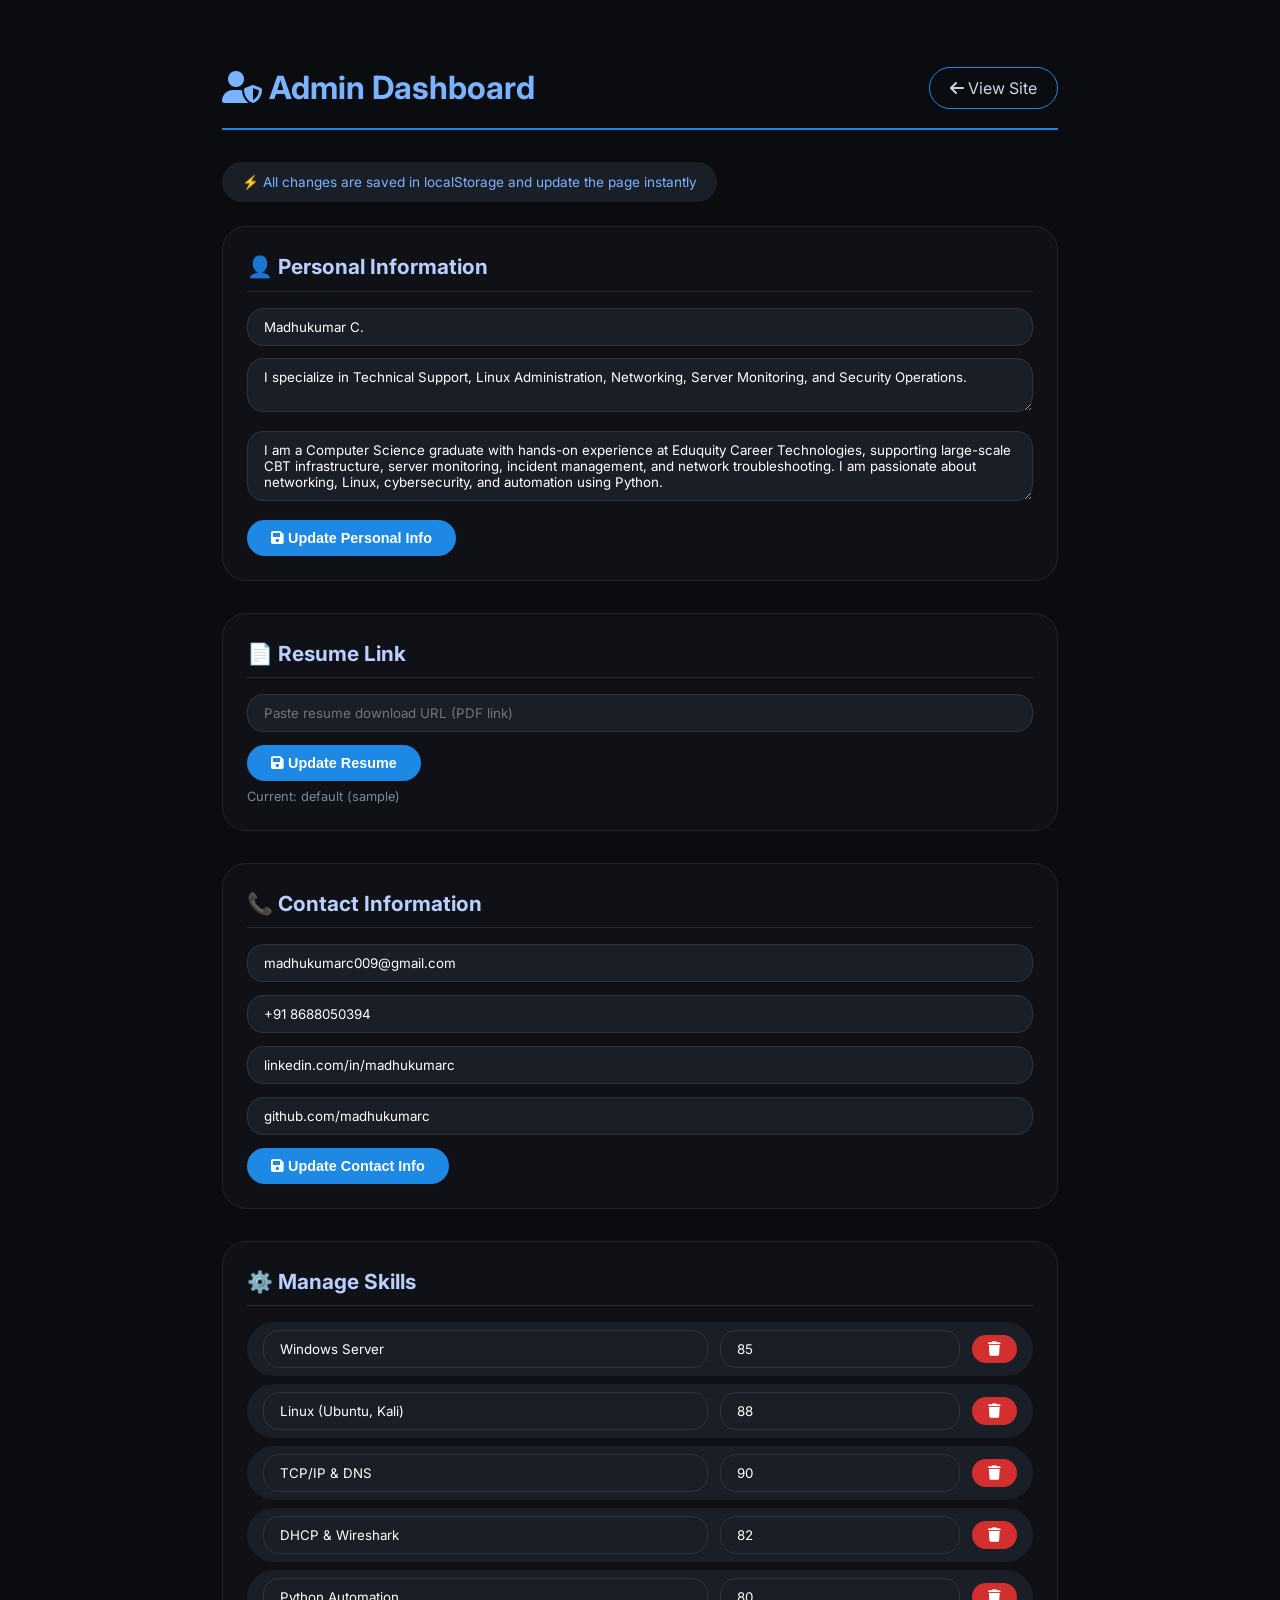
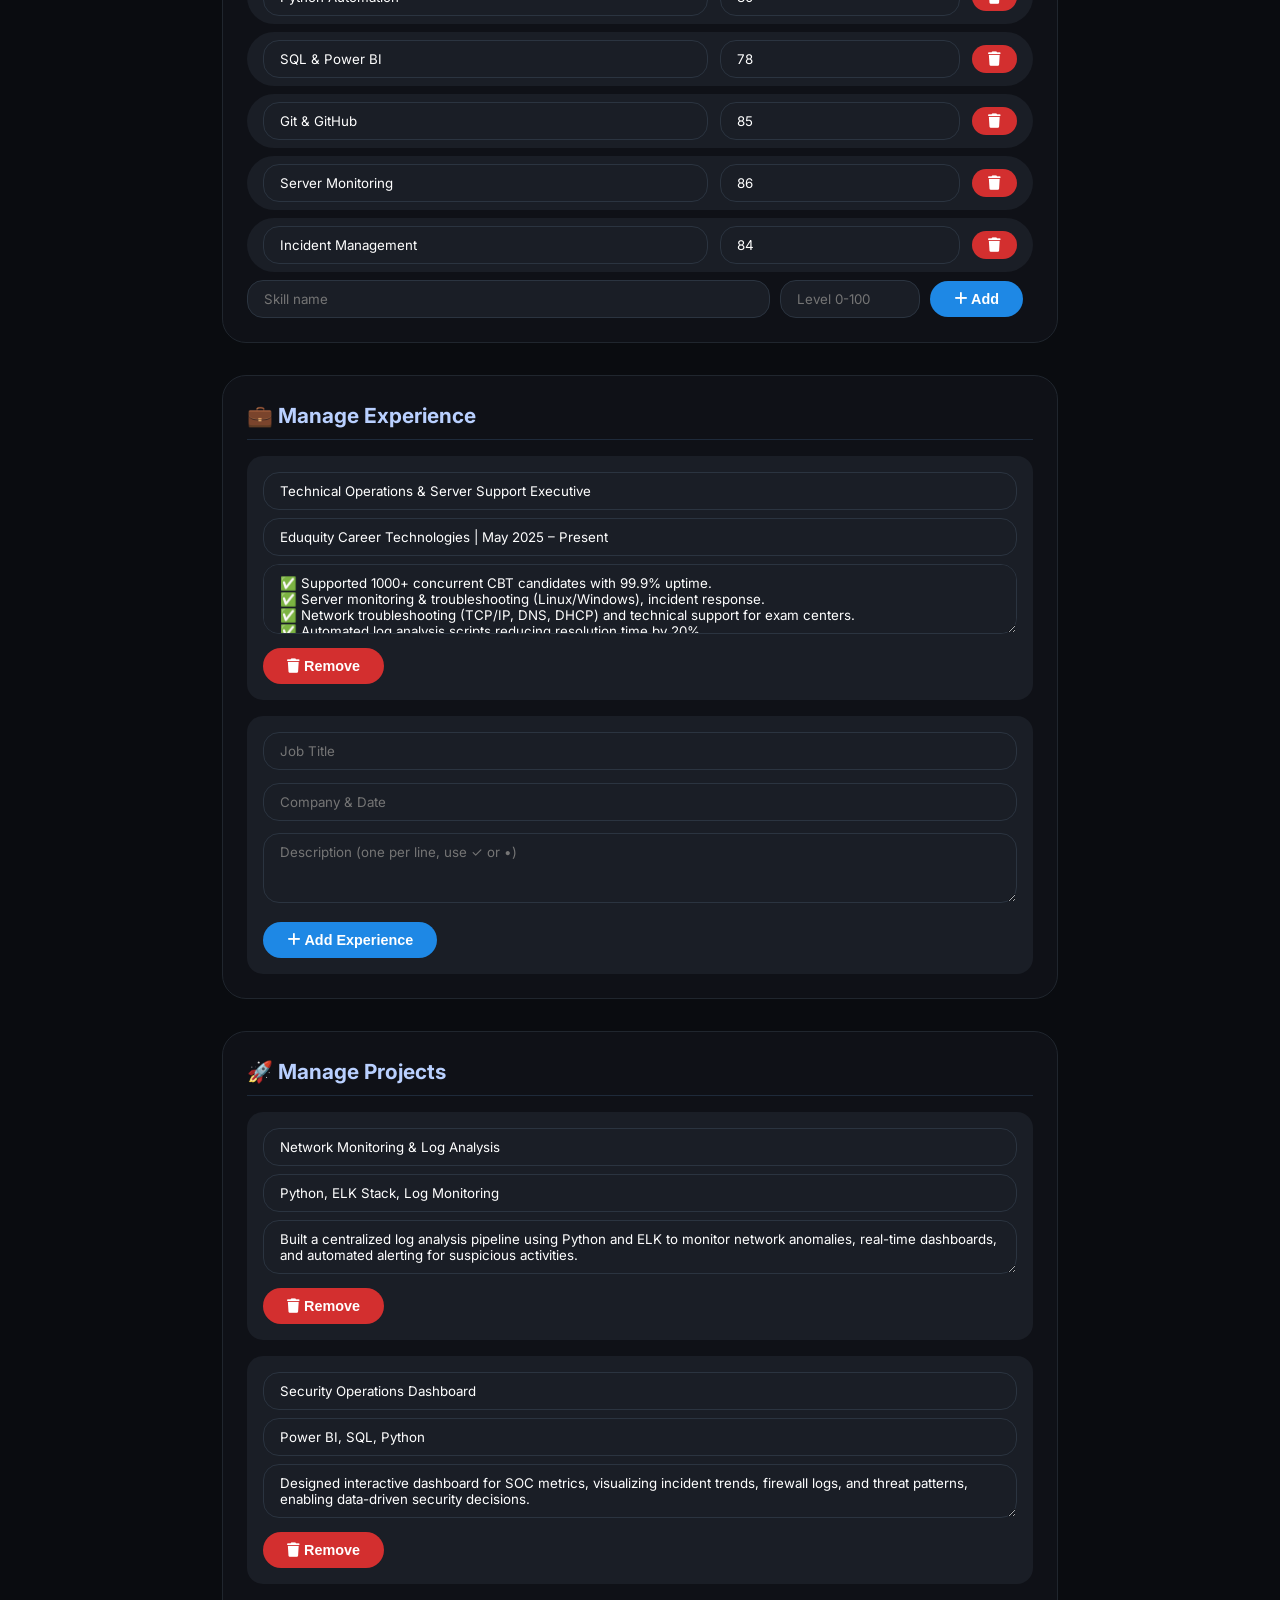
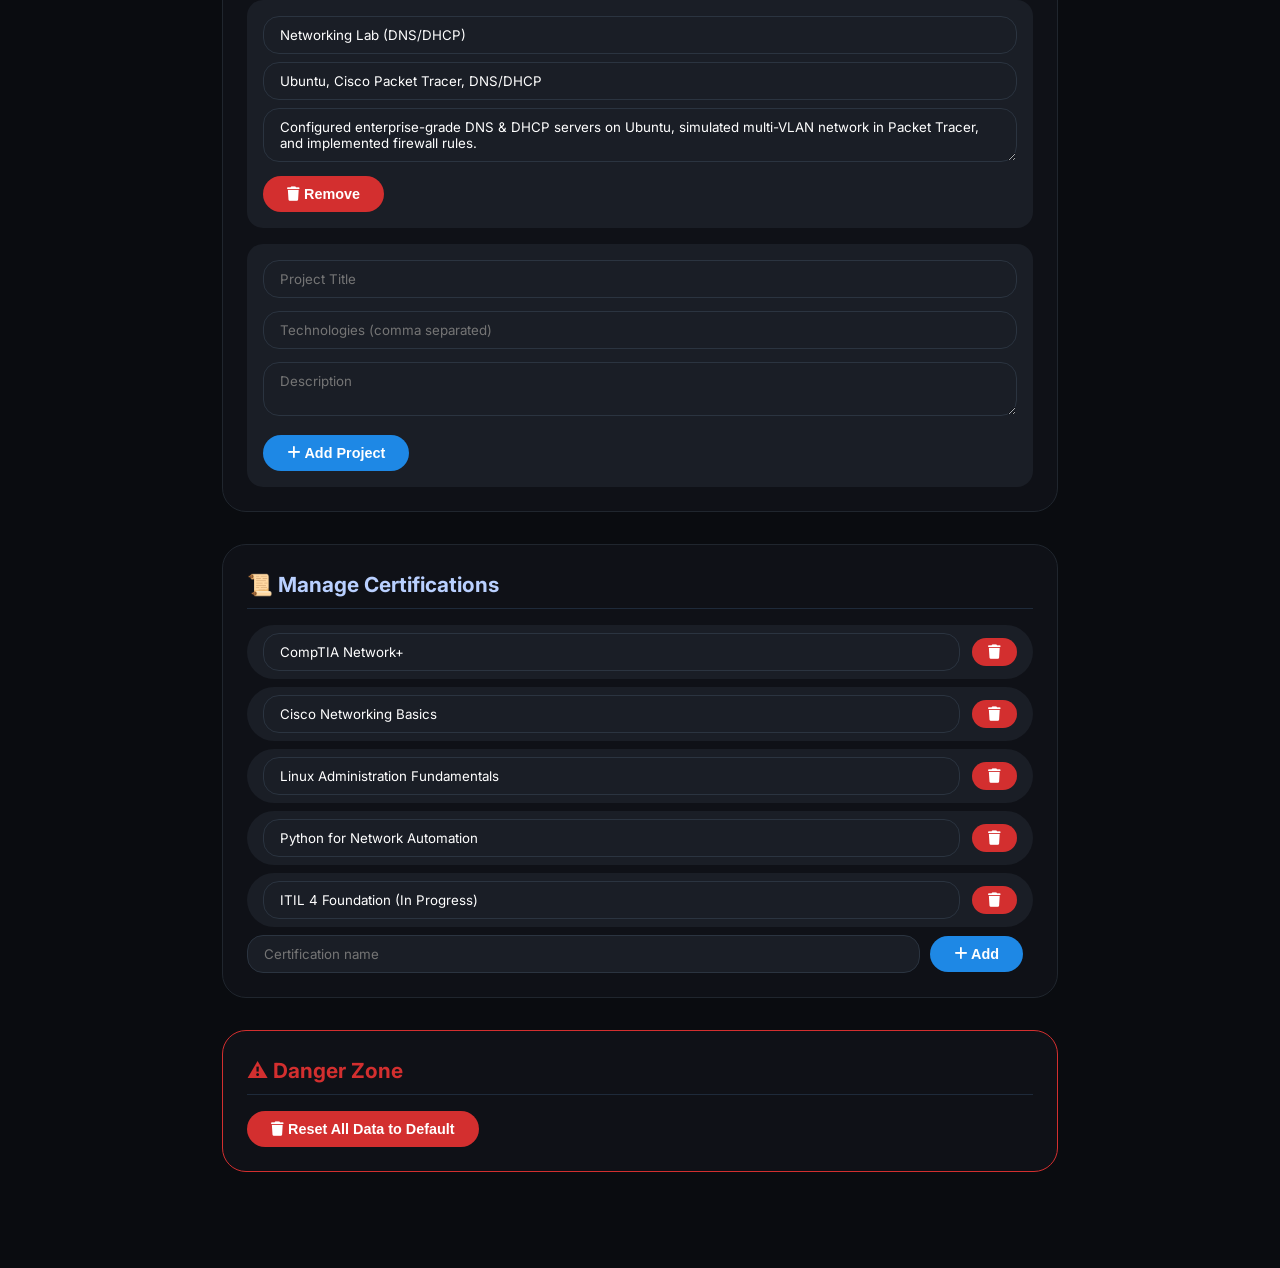
==== admin.html @ 6a69e1c5 "Add files via upload" ====
<!DOCTYPE html>
<html lang="en">
<head>
  <meta charset="UTF-8">
  <meta name="viewport" content="width=device-width, initial-scale=1.0, viewport-fit=cover">
  <title>Admin Panel | Madhukumar C.</title>
  <link href="https://fonts.googleapis.com/css2?family=Inter:opsz,wght@14..32,300;400;500;600;700&display=swap" rel="stylesheet">
  <link rel="stylesheet" href="https://cdnjs.cloudflare.com/ajax/libs/font-awesome/6.0.0-beta3/css/all.min.css">
  <link rel="stylesheet" href="style.css">
  <style>
    .admin-panel {
      display: block !important;
      max-width: 900px;
      margin: 2rem auto;
      padding: 2rem;
    }
    .admin-header {
      display: flex;
      justify-content: space-between;
      align-items: center;
      margin-bottom: 2rem;
      padding-bottom: 1rem;
      border-bottom: 2px solid #1e88e5;
    }
    .admin-header h2 {
      color: #7ab3ff;
      font-size: 2rem;
    }
    .admin-header .back-link {
      color: #cbd5e6;
      text-decoration: none;
      padding: 8px 20px;
      border: 1px solid #1e88e5;
      border-radius: 40px;
      transition: 0.3s;
    }
    .admin-header .back-link:hover {
      background: #1e88e5;
      color: white;
    }
    .admin-status {
      background: #1a1e26;
      padding: 10px 20px;
      border-radius: 30px;
      font-size: 0.85rem;
      color: #7ab3ff;
      margin-bottom: 1.5rem;
      display: inline-block;
    }
    .admin-section {
      background: #0f1117;
      border-radius: 24px;
      padding: 1.5rem;
      margin-bottom: 2rem;
      border: 1px solid #20262e;
    }
    .admin-section h3 {
      color: #b9d0ff;
      margin-bottom: 1rem;
      font-size: 1.3rem;
      border-bottom: 1px solid #1e2a3a;
      padding-bottom: 0.5rem;
    }
    .admin-section input, .admin-section textarea {
      width: 100%;
      background: #1a1e26;
      border: 1px solid #2b3440;
      padding: 10px 16px;
      margin-bottom: 0.8rem;
      border-radius: 16px;
      color: white;
      font-family: inherit;
      transition: 0.3s;
    }
    .admin-section input:focus, .admin-section textarea:focus {
      border-color: #1e88e5;
      outline: none;
      box-shadow: 0 0 0 3px rgba(30,136,229,0.2);
    }
    .admin-section button {
      background: #1e88e5;
      padding: 10px 24px;
      border-radius: 40px;
      font-weight: 600;
      border: none;
      color: white;
      cursor: pointer;
      margin-right: 10px;
      transition: 0.3s;
      font-size: 0.9rem;
    }
    .admin-section button:hover {
      background: #0b5e9e;
      transform: translateY(-2px);
    }
    .admin-section button.danger {
      background: #d32f2f;
    }
    .admin-section button.danger:hover {
      background: #b71c1c;
    }
    .skill-row, .cert-row {
      display: flex;
      gap: 12px;
      align-items: center;
      flex-wrap: wrap;
      background: #1a1e26;
      padding: 8px 16px;
      border-radius: 30px;
      margin-bottom: 8px;
    }
    .skill-row input, .cert-row input {
      flex: 1;
      margin: 0;
      min-width: 100px;
    }
    .skill-row button, .cert-row button {
      margin: 0;
      padding: 6px 16px;
    }
    .exp-item, .project-item {
      background: #1a1e26;
      padding: 1rem;
      border-radius: 16px;
      margin-bottom: 1rem;
    }
    .exp-item input, .project-item input,
    .exp-item textarea, .project-item textarea {
      margin-bottom: 0.5rem;
    }
    .btn-row {
      display: flex;
      gap: 10px;
      flex-wrap: wrap;
      margin-top: 0.5rem;
    }
    .btn-row input {
      flex: 1;
      min-width: 120px;
      margin-bottom: 0;
    }
    .btn-row button {
      margin: 0;
    }
    .inline-flex {
      display: flex;
      gap: 10px;
      flex-wrap: wrap;
      align-items: center;
    }
    .inline-flex input {
      flex: 1;
      min-width: 140px;
      margin-bottom: 0;
    }
    .inline-flex input[type="number"] {
      max-width: 100px;
    }
  </style>
</head>
<body>

<div class="container">
  <div class="admin-panel" id="adminPanel">
    <div class="admin-header">
      <h2><i class="fas fa-user-shield"></i> Admin Dashboard</h2>
      <a href="index.html" class="back-link"><i class="fas fa-arrow-left"></i> View Site</a>
    </div>

    <div class="admin-status">⚡ All changes are saved in localStorage and update the page instantly</div>

    <!-- Personal Info -->
    <div class="admin-section">
      <h3>👤 Personal Information</h3>
      <input type="text" id="adminName" placeholder="Your Name" value="Madhukumar C.">
      <textarea id="adminBio" placeholder="Short bio (shown on homepage)" rows="2">I specialize in Technical Support, Linux Administration, Networking, Server Monitoring, and Security Operations.</textarea>
      <textarea id="adminAbout" placeholder="About Me section" rows="3">I am a Computer Science graduate with hands-on experience at Eduquity Career Technologies, supporting large-scale CBT infrastructure, server monitoring, incident management, and network troubleshooting. I am passionate about networking, Linux, cybersecurity, and automation using Python.</textarea>
      <button id="updatePersonalBtn"><i class="fas fa-save"></i> Update Personal Info</button>
    </div>

    <!-- Resume -->
    <div class="admin-section">
      <h3>📄 Resume Link</h3>
      <input type="text" id="resumeLinkInput" placeholder="Paste resume download URL (PDF link)">
      <button id="updateResumeBtn"><i class="fas fa-save"></i> Update Resume</button>
      <p style="font-size:0.8rem; color:#7a8a9a; margin-top:6px;">Current: <span id="currentResumeDisplay">default (sample)</span></p>
    </div>

    <!-- Contact Info -->
    <div class="admin-section">
      <h3>📞 Contact Information</h3>
      <input type="text" id="adminEmail" placeholder="Email" value="madhukumarc009@gmail.com">
      <input type="text" id="adminPhone" placeholder="Phone" value="+91 8688050394">
      <input type="text" id="adminLinkedin" placeholder="LinkedIn URL" value="linkedin.com/in/madhukumarc">
      <input type="text" id="adminGithub" placeholder="GitHub URL" value="github.com/madhukumarc">
      <button id="updateContactBtn"><i class="fas fa-save"></i> Update Contact Info</button>
    </div>

    <!-- Skills -->
    <div class="admin-section">
      <h3>⚙️ Manage Skills</h3>
      <div id="adminSkillList"></div>
      <div class="inline-flex">
        <input type="text" id="newSkillName" placeholder="Skill name">
        <input type="number" id="newSkillLevel" placeholder="Level 0-100" min="0" max="100">
        <button id="addSkillBtn"><i class="fas fa-plus"></i> Add</button>
      </div>
    </div>

    <!-- Experience -->
    <div class="admin-section">
      <h3>💼 Manage Experience</h3>
      <div id="adminExpList"></div>
      <div style="background:#1a1e26; padding:1rem; border-radius:16px; margin-top:1rem;">
        <input type="text" id="newExpTitle" placeholder="Job Title">
        <input type="text" id="newExpCompany" placeholder="Company & Date">
        <textarea id="newExpDesc" placeholder="Description (one per line, use ✓ or •)" rows="3"></textarea>
        <button id="addExpBtn"><i class="fas fa-plus"></i> Add Experience</button>
      </div>
    </div>

    <!-- Projects -->
    <div class="admin-section">
      <h3>🚀 Manage Projects</h3>
      <div id="adminProjectList"></div>
      <div style="background:#1a1e26; padding:1rem; border-radius:16px; margin-top:1rem;">
        <input type="text" id="newProjectTitle" placeholder="Project Title">
        <input type="text" id="newProjectTech" placeholder="Technologies (comma separated)">
        <textarea id="newProjectDesc" placeholder="Description" rows="2"></textarea>
        <button id="addProjectBtn"><i class="fas fa-plus"></i> Add Project</button>
      </div>
    </div>

    <!-- Certifications -->
    <div class="admin-section">
      <h3>📜 Manage Certifications</h3>
      <div id="adminCertList"></div>
      <div class="inline-flex">
        <input type="text" id="newCertName" placeholder="Certification name" style="flex:1;">
        <button id="addCertBtn"><i class="fas fa-plus"></i> Add</button>
      </div>
    </div>

    <!-- Reset/Danger Zone -->
    <div class="admin-section" style="border-color: #d32f2f;">
      <h3 style="color: #d32f2f;">⚠️ Danger Zone</h3>
      <button id="resetDataBtn" class="danger" style="background:#d32f2f;"><i class="fas fa-trash"></i> Reset All Data to Default</button>
    </div>
  </div>
</div>

<script src="script.js"></script>
<script src="admin.js"></script>
</body>
</html>
---- style.css ----
* {
  margin: 0;
  padding: 0;
  box-sizing: border-box;
}
body {
  font-family: 'Inter', sans-serif;
  background: #0a0c10;
  color: #eef2ff;
  scroll-behavior: smooth;
  line-height: 1.5;
}
::-webkit-scrollbar { width: 8px; }
::-webkit-scrollbar-track { background: #0f1117; }
::-webkit-scrollbar-thumb { background: #1e88e5; border-radius: 10px; }
.container { max-width: 1200px; margin: 0 auto; padding: 0 24px; }

/* Navigation */
nav {
  position: sticky; top: 0;
  background: rgba(10,12,16,0.95);
  backdrop-filter: blur(12px);
  z-index: 100;
  border-bottom: 1px solid #1e2a3a;
  padding: 0.8rem 0;
}
.nav-links {
  display: flex;
  justify-content: center;
  gap: 2rem;
  flex-wrap: wrap;
  list-style: none;
  align-items: center;
}
.nav-links a {
  text-decoration: none;
  color: #cbd5e6;
  font-weight: 500;
  transition: 0.2s;
  font-size: 0.95rem;
}
.nav-links a:hover { color: #2a9eff; border-bottom: 2px solid #2a9eff; padding-bottom: 4px; }
.admin-link {
  background: #1e88e5;
  padding: 6px 18px;
  border-radius: 40px;
  color: white !important;
  font-weight: 600;
}
.admin-link:hover { background: #0b5e9e; border-bottom: none !important; padding-bottom: 6px !important; }

section { padding: 60px 0; border-bottom: 1px solid #1e242c; }
.home-section { min-height: 85vh; display: flex; align-items: center; padding-top: 20px; }
.section-title {
  font-size: 2rem;
  font-weight: 600;
  margin-bottom: 2rem;
  border-left: 4px solid #1e88e5;
  padding-left: 20px;
}

/* Home */
.home-content h1 {
  font-size: 3.2rem;
  font-weight: 700;
  background: linear-gradient(135deg, #fff 0%, #7ab3ff 100%);
  -webkit-background-clip: text;
  background-clip: text;
  color: transparent;
}
.typewriter { font-size: 1.6rem; font-weight: 500; margin: 1rem 0; color: #b9d0ff; }
.typed-text { color: #2a9eff; border-right: 2px solid #2a9eff; padding-right: 5px; animation: blink 0.7s infinite; }
@keyframes blink { 0%,100% { border-color: #2a9eff; } 50% { border-color: transparent; } }
.home-buttons { display: flex; gap: 20px; flex-wrap: wrap; margin: 2rem 0 1rem; }
.btn-primary, .btn-outline {
  padding: 12px 28px; border-radius: 40px; font-weight: 600; transition: 0.25s;
  text-decoration: none; display: inline-flex; align-items: center; gap: 8px;
}
.btn-primary { background: #1e88e5; border: none; color: white; box-shadow: 0 4px 12px rgba(30,136,229,0.3); }
.btn-primary:hover { background: #0b5e9e; transform: translateY(-2px); }
.btn-outline { background: transparent; border: 1.5px solid #1e88e5; color: #e0f2fe; }
.btn-outline:hover { background: rgba(30,136,229,0.1); border-color: #5cb0ff; transform: translateY(-2px); }
.social-icons a { color: #b0c4de; margin-right: 20px; font-size: 1.4rem; transition: 0.2s; }
.social-icons a:hover { color: #1e88e5; }

/* Skills */
.skills-grid { display: grid; grid-template-columns: repeat(auto-fill, minmax(260px,1fr)); gap: 1.8rem; }
.skill-item { background: #101318; padding: 0.8rem 1rem; border-radius: 16px; border-left: 3px solid #1e88e5; }
.skill-name { font-weight: 600; margin-bottom: 8px; display: flex; justify-content: space-between; }
.progress-bar { background: #1f2937; border-radius: 20px; height: 8px; overflow: hidden; }
.progress-fill { background: #1e88e5; width: 0%; height: 100%; border-radius: 20px; transition: width 1s ease; }

/* Cards */
.exp-card, .project-card { background: #0f1117; border-radius: 24px; padding: 1.8rem; margin-bottom: 1.8rem; border: 1px solid #20262e; transition: 0.2s; }
.exp-card:hover, .project-card:hover { border-color: #1e88e5; transform: translateY(-3px); }
.exp-title { font-size: 1.4rem; font-weight: 600; color: white; }
.exp-company { color: #7aaef5; margin: 0.3rem 0 1rem; font-weight: 500; }
.project-tech { display: flex; flex-wrap: wrap; gap: 8px; margin: 12px 0; }
.tech-badge { background: #1e2a3a; padding: 4px 12px; border-radius: 50px; font-size: 0.7rem; font-weight: 500; color: #bbd9ff; }
.cert-list { display: flex; flex-wrap: wrap; gap: 1rem; margin-top: 1rem; }
.cert-badge { background: #10161f; border: 1px solid #2c3e50; padding: 8px 18px; border-radius: 60px; font-size: 0.85rem; font-weight: 500; }

/* Contact */
.contact-flex { display: flex; flex-wrap: wrap; gap: 2rem; justify-content: space-between; }
.contact-info { flex: 1; }
.contact-info p { margin: 1rem 0; display: flex; align-items: center; gap: 12px; }
.contact-form { flex: 1; background: #0f1117; padding: 1.8rem; border-radius: 28px; }
.contact-form input, .contact-form textarea { width: 100%; background: #1a1e26; border: 1px solid #2b3440; padding: 12px 16px; margin-bottom: 1rem; border-radius: 20px; color: white; font-family: inherit; }
.contact-form button { background: #1e88e5; width: 100%; padding: 12px; border-radius: 40px; font-weight: bold; border: none; color: white; cursor: pointer; }
.contact-form button:hover { background: #0b5e9e; }

footer { text-align: center; padding: 2rem; font-size: 0.8rem; color: #6c7a8a; }

@media (max-width:760px) { 
  .home-content h1 { font-size: 2.3rem; } 
  .typewriter { font-size:1.2rem; }
}

.toast { 
  position: fixed; bottom: 20px; right: 20px; 
  background: #1e88e5; color: white; 
  padding: 12px 24px; border-radius: 40px; 
  z-index: 9999; font-size:0.9rem;
  box-shadow: 0 8px 24px rgba(0,0,0,0.4);
  animation: slideUp 0.3s ease;
}
@keyframes slideUp {
  from { transform: translateY(100px); opacity: 0; }
  to { transform: translateY(0); opacity: 1; }
}
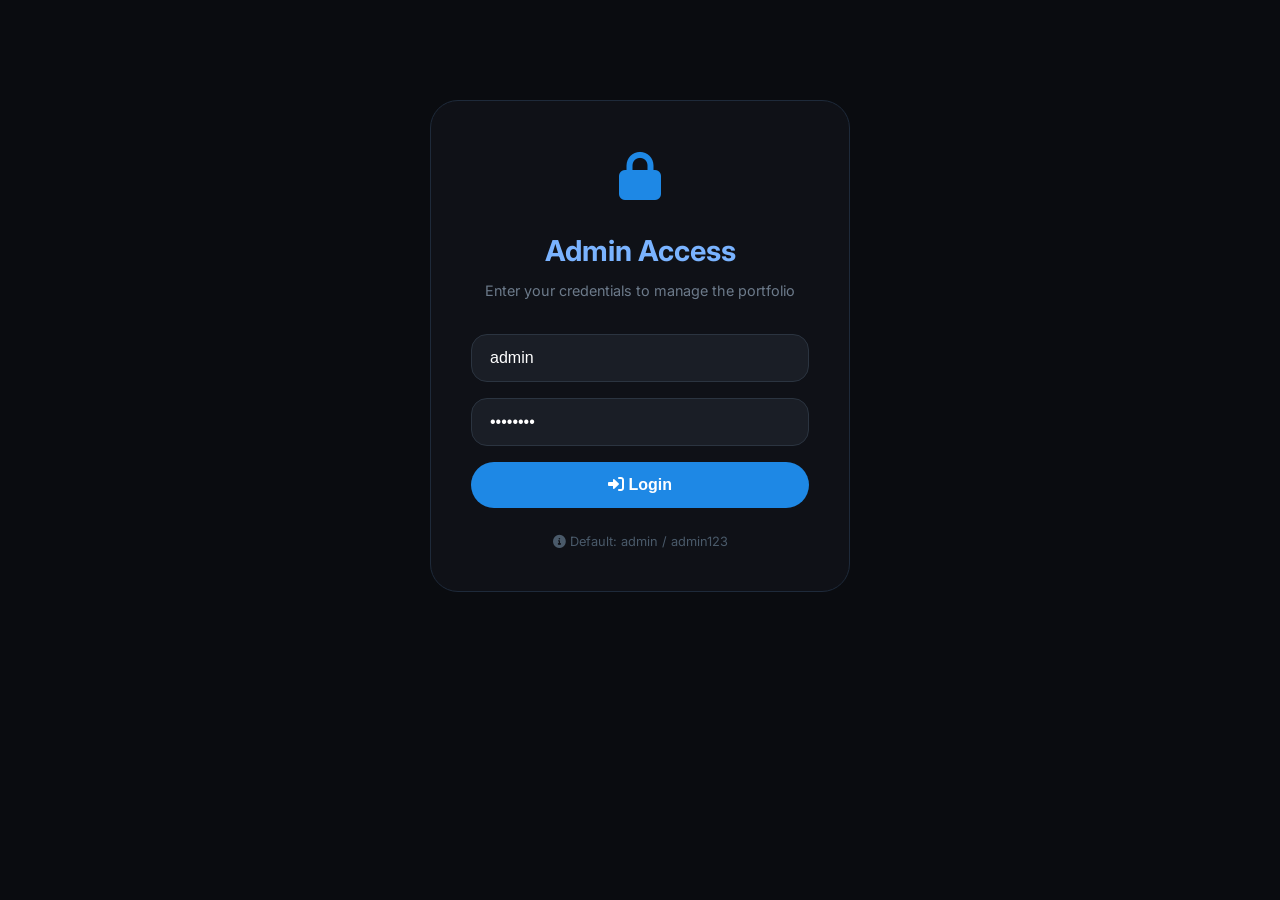
==== commit fffe6418: "Add files via upload" ====
--- a/admin.html
+++ b/admin.html
@@ -2,17 +2,85 @@
 <html lang="en">
 <head>
   <meta charset="UTF-8">
-  <meta name="viewport" content="width=device-width, initial-scale=1.0, viewport-fit=cover">
+  <meta name="viewport" content="width=device-width, initial-scale=1.0">
   <title>Admin Panel | Madhukumar C.</title>
   <link href="https://fonts.googleapis.com/css2?family=Inter:opsz,wght@14..32,300;400;500;600;700&display=swap" rel="stylesheet">
   <link rel="stylesheet" href="https://cdnjs.cloudflare.com/ajax/libs/font-awesome/6.0.0-beta3/css/all.min.css">
   <link rel="stylesheet" href="style.css">
   <style>
+    /* Login Styles */
+    .login-container {
+      max-width: 420px;
+      margin: 100px auto;
+      padding: 2.5rem;
+      background: #0f1117;
+      border-radius: 28px;
+      border: 1px solid #1e2a3a;
+      text-align: center;
+    }
+    .login-container h2 {
+      color: #7ab3ff;
+      margin-bottom: 0.5rem;
+      font-size: 1.8rem;
+    }
+    .login-container .subtitle {
+      color: #6c7a8a;
+      margin-bottom: 2rem;
+      font-size: 0.9rem;
+    }
+    .login-container input {
+      width: 100%;
+      background: #1a1e26;
+      border: 1px solid #2b3440;
+      padding: 14px 18px;
+      margin-bottom: 1rem;
+      border-radius: 16px;
+      color: white;
+      font-size: 1rem;
+      transition: 0.3s;
+    }
+    .login-container input:focus {
+      border-color: #1e88e5;
+      outline: none;
+      box-shadow: 0 0 0 3px rgba(30,136,229,0.2);
+    }
+    .login-container button {
+      width: 100%;
+      background: #1e88e5;
+      padding: 14px;
+      border-radius: 40px;
+      font-weight: 600;
+      border: none;
+      color: white;
+      cursor: pointer;
+      font-size: 1rem;
+      transition: 0.3s;
+    }
+    .login-container button:hover {
+      background: #0b5e9e;
+      transform: translateY(-2px);
+    }
+    .login-error {
+      color: #d32f2f;
+      font-size: 0.9rem;
+      margin-top: 0.5rem;
+      display: none;
+    }
+    .login-container .lock-icon {
+      font-size: 3rem;
+      color: #1e88e5;
+      margin-bottom: 1rem;
+    }
+
+    /* Admin Panel Styles */
     .admin-panel {
-      display: block !important;
+      display: none !important;
       max-width: 900px;
       margin: 2rem auto;
       padding: 2rem;
+    }
+    .admin-panel.active {
+      display: block !important;
     }
     .admin-header {
       display: flex;
@@ -21,10 +89,18 @@
       margin-bottom: 2rem;
       padding-bottom: 1rem;
       border-bottom: 2px solid #1e88e5;
+      flex-wrap: wrap;
+      gap: 1rem;
     }
     .admin-header h2 {
       color: #7ab3ff;
       font-size: 2rem;
+    }
+    .admin-header .header-actions {
+      display: flex;
+      gap: 10px;
+      flex-wrap: wrap;
+      align-items: center;
     }
     .admin-header .back-link {
       color: #cbd5e6;
@@ -38,6 +114,20 @@
       background: #1e88e5;
       color: white;
     }
+    .admin-header .logout-btn {
+      background: #d32f2f;
+      color: white;
+      border: none;
+      padding: 8px 20px;
+      border-radius: 40px;
+      cursor: pointer;
+      font-weight: 600;
+      transition: 0.3s;
+    }
+    .admin-header .logout-btn:hover {
+      background: #b71c1c;
+      transform: scale(1.02);
+    }
     .admin-status {
       background: #1a1e26;
       padding: 10px 20px;
@@ -99,6 +189,12 @@
     .admin-section button.danger:hover {
       background: #b71c1c;
     }
+    .admin-section button.success {
+      background: #2e7d32;
+    }
+    .admin-section button.success:hover {
+      background: #1b5e20;
+    }
     .skill-row, .cert-row {
       display: flex;
       gap: 12px;
@@ -128,20 +224,6 @@
     .exp-item textarea, .project-item textarea {
       margin-bottom: 0.5rem;
     }
-    .btn-row {
-      display: flex;
-      gap: 10px;
-      flex-wrap: wrap;
-      margin-top: 0.5rem;
-    }
-    .btn-row input {
-      flex: 1;
-      min-width: 120px;
-      margin-bottom: 0;
-    }
-    .btn-row button {
-      margin: 0;
-    }
     .inline-flex {
       display: flex;
       gap: 10px;
@@ -156,18 +238,62 @@
     .inline-flex input[type="number"] {
       max-width: 100px;
     }
+    .change-password-section {
+      border-color: #1e88e5;
+    }
+    .change-password-section input {
+      max-width: 400px;
+    }
+
+    @media (max-width: 600px) {
+      .admin-header {
+        flex-direction: column;
+        align-items: stretch;
+      }
+      .admin-header .header-actions {
+        flex-direction: column;
+      }
+      .admin-header .header-actions a,
+      .admin-header .header-actions button {
+        text-align: center;
+      }
+    }
   </style>
 </head>
 <body>
 
-<div class="container">
-  <div class="admin-panel" id="adminPanel">
+<!-- ========== LOGIN SCREEN ========== -->
+<div id="loginScreen" class="login-container">
+  <div class="lock-icon"><i class="fas fa-lock"></i></div>
+  <h2>Admin Access</h2>
+  <p class="subtitle">Enter your credentials to manage the portfolio</p>
+  
+  <form id="loginForm">
+    <input type="text" id="loginUsername" placeholder="Username" value="admin" autocomplete="username">
+    <input type="password" id="loginPassword" placeholder="Password" value="admin123" autocomplete="current-password">
+    <button type="submit"><i class="fas fa-sign-in-alt"></i> Login</button>
+    <div id="loginError" class="login-error">❌ Invalid username or password</div>
+  </form>
+  
+  <p style="margin-top: 1.5rem; font-size: 0.8rem; color: #4a5a6a;">
+    <i class="fas fa-info-circle"></i> Default: admin / admin123
+  </p>
+</div>
+
+<!-- ========== ADMIN PANEL ========== -->
+<div id="adminPanel" class="admin-panel">
+  <div class="container">
     <div class="admin-header">
       <h2><i class="fas fa-user-shield"></i> Admin Dashboard</h2>
-      <a href="index.html" class="back-link"><i class="fas fa-arrow-left"></i> View Site</a>
-    </div>
-
-    <div class="admin-status">⚡ All changes are saved in localStorage and update the page instantly</div>
+      <div class="header-actions">
+        <button id="changePasswordBtn" class="success" style="background:#2e7d32;"><i class="fas fa-key"></i> Change Password</button>
+        <button id="exportDataBtn" class="success" style="background:#2e7d32;"><i class="fas fa-download"></i> Export URL</button>
+        <a href="index.html" class="back-link"><i class="fas fa-arrow-left"></i> View Site</a>
+        <button id="logoutBtn" class="logout-btn"><i class="fas fa-sign-out-alt"></i> Logout</button>
+      </div>
+    </div>
+
+    <div class="admin-status">⚡ Changes are saved to URL parameters. Copy the URL to share your portfolio!</div>
 
     <!-- Personal Info -->
     <div class="admin-section">
@@ -175,7 +301,7 @@
       <input type="text" id="adminName" placeholder="Your Name" value="Madhukumar C.">
       <textarea id="adminBio" placeholder="Short bio (shown on homepage)" rows="2">I specialize in Technical Support, Linux Administration, Networking, Server Monitoring, and Security Operations.</textarea>
       <textarea id="adminAbout" placeholder="About Me section" rows="3">I am a Computer Science graduate with hands-on experience at Eduquity Career Technologies, supporting large-scale CBT infrastructure, server monitoring, incident management, and network troubleshooting. I am passionate about networking, Linux, cybersecurity, and automation using Python.</textarea>
-      <button id="updatePersonalBtn"><i class="fas fa-save"></i> Update Personal Info</button>
+      <button id="updatePersonalBtn"><i class="fas fa-save"></i> Update & Apply</button>
     </div>
 
     <!-- Resume -->
@@ -193,7 +319,7 @@
       <input type="text" id="adminPhone" placeholder="Phone" value="+91 8688050394">
       <input type="text" id="adminLinkedin" placeholder="LinkedIn URL" value="linkedin.com/in/madhukumarc">
       <input type="text" id="adminGithub" placeholder="GitHub URL" value="github.com/madhukumarc">
-      <button id="updateContactBtn"><i class="fas fa-save"></i> Update Contact Info</button>
+      <button id="updateContactBtn"><i class="fas fa-save"></i> Update & Apply</button>
     </div>
 
     <!-- Skills -->
@@ -241,7 +367,17 @@
       </div>
     </div>
 
-    <!-- Reset/Danger Zone -->
+    <!-- Change Password -->
+    <div class="admin-section change-password-section">
+      <h3>🔑 Change Password</h3>
+      <input type="password" id="currentPassword" placeholder="Current Password">
+      <input type="password" id="newPassword" placeholder="New Password (min 6 characters)">
+      <input type="password" id="confirmPassword" placeholder="Confirm New Password">
+      <button id="changePasswordSubmitBtn" style="background:#2e7d32;"><i class="fas fa-key"></i> Change Password</button>
+      <p id="passwordMessage" style="font-size:0.85rem; margin-top:0.5rem; color:#7ab3ff;"></p>
+    </div>
+
+    <!-- Danger Zone -->
     <div class="admin-section" style="border-color: #d32f2f;">
       <h3 style="color: #d32f2f;">⚠️ Danger Zone</h3>
       <button id="resetDataBtn" class="danger" style="background:#d32f2f;"><i class="fas fa-trash"></i> Reset All Data to Default</button>
@@ -249,7 +385,7 @@
   </div>
 </div>
 
-<script src="script.js"></script>
+<script src="data.js"></script>
 <script src="admin.js"></script>
 </body>
 </html>
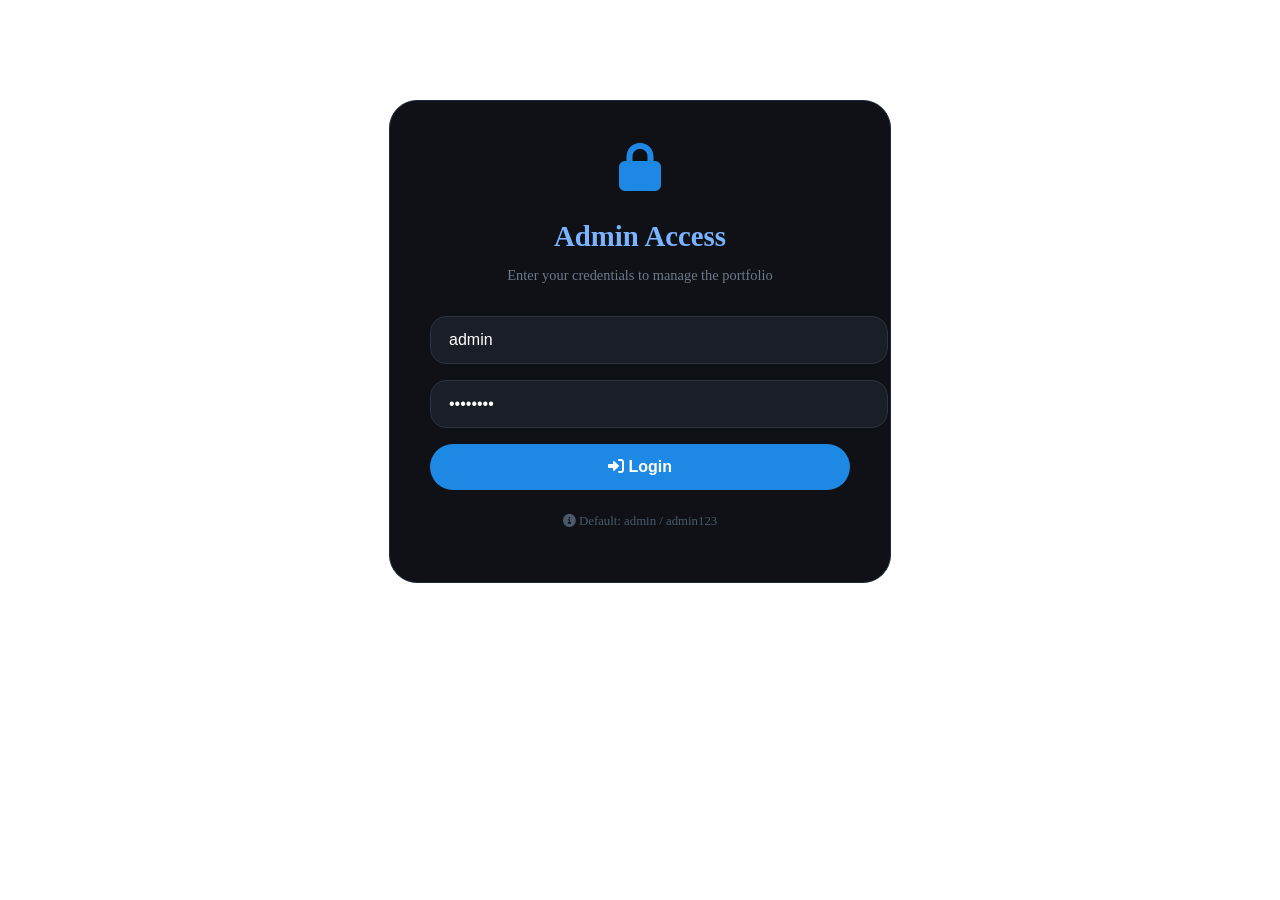
==== commit 57a62c81: "Add files via upload" ====
--- a/admin.html
+++ b/admin.html
@@ -75,7 +75,7 @@
     /* Admin Panel Styles */
     .admin-panel {
       display: none !important;
-      max-width: 900px;
+      max-width: 1100px;
       margin: 2rem auto;
       padding: 2rem;
     }
@@ -167,6 +167,15 @@
       outline: none;
       box-shadow: 0 0 0 3px rgba(30,136,229,0.2);
     }
+    .admin-section input[type="file"] {
+      padding: 12px;
+      background: #1a1e26;
+      border: 2px dashed #2b3440;
+      cursor: pointer;
+    }
+    .admin-section input[type="file"]:hover {
+      border-color: #1e88e5;
+    }
     .admin-section button {
       background: #1e88e5;
       padding: 10px 24px;
@@ -214,15 +223,70 @@
       margin: 0;
       padding: 6px 16px;
     }
+    .cert-item {
+      display: flex;
+      gap: 12px;
+      align-items: center;
+      flex-wrap: wrap;
+      background: #1a1e26;
+      padding: 8px 16px;
+      border-radius: 16px;
+      margin-bottom: 8px;
+    }
+    .cert-item .cert-preview {
+      width: 60px;
+      height: 60px;
+      object-fit: cover;
+      border-radius: 8px;
+      border: 1px solid #2b3440;
+    }
+    .cert-item .cert-info {
+      flex: 1;
+      min-width: 150px;
+    }
+    .cert-item .cert-info input {
+      margin: 0;
+      min-width: 120px;
+    }
+    .cert-item .cert-actions {
+      display: flex;
+      gap: 8px;
+      flex-wrap: wrap;
+    }
+    .cert-item .cert-actions button {
+      padding: 4px 12px;
+      font-size: 0.8rem;
+    }
+    .cert-item .cert-actions .view-btn {
+      background: #2e7d32;
+    }
+    .file-preview {
+      display: flex;
+      align-items: center;
+      gap: 10px;
+      background: #1a1e26;
+      padding: 8px 16px;
+      border-radius: 16px;
+      margin-top: 8px;
+    }
+    .file-preview i {
+      font-size: 1.5rem;
+      color: #1e88e5;
+    }
+    .file-preview .file-name {
+      color: #cbd5e6;
+      font-size: 0.9rem;
+      flex: 1;
+    }
+    .file-preview .file-size {
+      color: #6c7a8a;
+      font-size: 0.8rem;
+    }
     .exp-item, .project-item {
       background: #1a1e26;
       padding: 1rem;
       border-radius: 16px;
       margin-bottom: 1rem;
-    }
-    .exp-item input, .project-item input,
-    .exp-item textarea, .project-item textarea {
-      margin-bottom: 0.5rem;
     }
     .inline-flex {
       display: flex;
@@ -243,6 +307,17 @@
     }
     .change-password-section input {
       max-width: 400px;
+    }
+    .upload-progress {
+      display: none;
+      margin-top: 8px;
+      padding: 8px 16px;
+      background: #1a1e26;
+      border-radius: 16px;
+      color: #7ab3ff;
+    }
+    .upload-progress.active {
+      display: block;
     }
 
     @media (max-width: 600px) {
@@ -256,6 +331,15 @@
       .admin-header .header-actions a,
       .admin-header .header-actions button {
         text-align: center;
+      }
+      .cert-item {
+        flex-direction: column;
+        align-items: stretch;
+      }
+      .cert-item .cert-preview {
+        width: 100%;
+        height: auto;
+        max-height: 150px;
       }
     }
   </style>
@@ -304,12 +388,20 @@
       <button id="updatePersonalBtn"><i class="fas fa-save"></i> Update & Apply</button>
     </div>
 
-    <!-- Resume -->
-    <div class="admin-section">
-      <h3>📄 Resume Link</h3>
-      <input type="text" id="resumeLinkInput" placeholder="Paste resume download URL (PDF link)">
-      <button id="updateResumeBtn"><i class="fas fa-save"></i> Update Resume</button>
-      <p style="font-size:0.8rem; color:#7a8a9a; margin-top:6px;">Current: <span id="currentResumeDisplay">default (sample)</span></p>
+    <!-- Resume Upload -->
+    <div class="admin-section">
+      <h3>📄 Resume Upload</h3>
+      <p style="color:#6c7a8a; font-size:0.9rem; margin-bottom:1rem;">Upload your resume as PDF or image. Supported formats: PDF, JPG, PNG</p>
+      <input type="file" id="resumeFileInput" accept=".pdf,.jpg,.jpeg,.png">
+      <div id="resumePreview" class="file-preview" style="display:none;">
+        <i class="fas fa-file-pdf"></i>
+        <span class="file-name" id="resumeFileName">resume.pdf</span>
+        <span class="file-size" id="resumeFileSize">2.5 MB</span>
+        <button id="removeResumeBtn" class="danger" style="padding:4px 12px; font-size:0.8rem;">Remove</button>
+      </div>
+      <button id="uploadResumeBtn" style="margin-top:10px;"><i class="fas fa-upload"></i> Upload Resume</button>
+      <div id="resumeUploadProgress" class="upload-progress">⏳ Uploading...</div>
+      <p style="font-size:0.8rem; color:#7a8a9a; margin-top:6px;">Current: <span id="currentResumeDisplay">No resume uploaded</span></p>
     </div>
 
     <!-- Contact Info -->
@@ -357,13 +449,20 @@
       </div>
     </div>
 
-    <!-- Certifications -->
+    <!-- Certifications with File Upload -->
     <div class="admin-section">
       <h3>📜 Manage Certifications</h3>
+      <p style="color:#6c7a8a; font-size:0.9rem; margin-bottom:1rem;">Add certification name and upload certificate file (PDF or image)</p>
       <div id="adminCertList"></div>
-      <div class="inline-flex">
-        <input type="text" id="newCertName" placeholder="Certification name" style="flex:1;">
-        <button id="addCertBtn"><i class="fas fa-plus"></i> Add</button>
+      <div style="background:#1a1e26; padding:1rem; border-radius:16px; margin-top:1rem;">
+        <input type="text" id="newCertName" placeholder="Certification name" style="margin-bottom:0.5rem;">
+        <input type="file" id="newCertFile" accept=".pdf,.jpg,.jpeg,.png" style="margin-bottom:0.5rem;">
+        <div id="newCertPreview" class="file-preview" style="display:none;">
+          <i class="fas fa-file-pdf"></i>
+          <span class="file-name" id="newCertFileName">file.pdf</span>
+          <span class="file-size" id="newCertFileSize">0 KB</span>
+        </div>
+        <button id="addCertBtn"><i class="fas fa-plus"></i> Add Certification</button>
       </div>
     </div>
 
--- a/style.css
+++ b/style.css
@@ -1,130 +1,67 @@
-* {
-  margin: 0;
-  padding: 0;
-  box-sizing: border-box;
-}
-body {
-  font-family: 'Inter', sans-serif;
-  background: #0a0c10;
-  color: #eef2ff;
-  scroll-behavior: smooth;
-  line-height: 1.5;
-}
-::-webkit-scrollbar { width: 8px; }
-::-webkit-scrollbar-track { background: #0f1117; }
-::-webkit-scrollbar-thumb { background: #1e88e5; border-radius: 10px; }
-.container { max-width: 1200px; margin: 0 auto; padding: 0 24px; }
-
-/* Navigation */
-nav {
-  position: sticky; top: 0;
-  background: rgba(10,12,16,0.95);
-  backdrop-filter: blur(12px);
-  z-index: 100;
-  border-bottom: 1px solid #1e2a3a;
-  padding: 0.8rem 0;
-}
-.nav-links {
-  display: flex;
-  justify-content: center;
-  gap: 2rem;
-  flex-wrap: wrap;
-  list-style: none;
+/* Certificate view button */
+.cert-badge {
+  background: #10161f;
+  border: 1px solid #2c3e50;
+  padding: 8px 18px;
+  border-radius: 60px;
+  font-size: 0.85rem;
+  font-weight: 500;
+  display: inline-flex;
   align-items: center;
-}
-.nav-links a {
-  text-decoration: none;
-  color: #cbd5e6;
-  font-weight: 500;
-  transition: 0.2s;
-  font-size: 0.95rem;
-}
-.nav-links a:hover { color: #2a9eff; border-bottom: 2px solid #2a9eff; padding-bottom: 4px; }
-.admin-link {
-  background: #1e88e5;
-  padding: 6px 18px;
-  border-radius: 40px;
-  color: white !important;
-  font-weight: 600;
-}
-.admin-link:hover { background: #0b5e9e; border-bottom: none !important; padding-bottom: 6px !important; }
-
-section { padding: 60px 0; border-bottom: 1px solid #1e242c; }
-.home-section { min-height: 85vh; display: flex; align-items: center; padding-top: 20px; }
-.section-title {
-  font-size: 2rem;
-  font-weight: 600;
-  margin-bottom: 2rem;
-  border-left: 4px solid #1e88e5;
-  padding-left: 20px;
+  gap: 6px;
 }
 
-/* Home */
-.home-content h1 {
-  font-size: 3.2rem;
-  font-weight: 700;
-  background: linear-gradient(135deg, #fff 0%, #7ab3ff 100%);
-  -webkit-background-clip: text;
-  background-clip: text;
-  color: transparent;
-}
-.typewriter { font-size: 1.6rem; font-weight: 500; margin: 1rem 0; color: #b9d0ff; }
-.typed-text { color: #2a9eff; border-right: 2px solid #2a9eff; padding-right: 5px; animation: blink 0.7s infinite; }
-@keyframes blink { 0%,100% { border-color: #2a9eff; } 50% { border-color: transparent; } }
-.home-buttons { display: flex; gap: 20px; flex-wrap: wrap; margin: 2rem 0 1rem; }
-.btn-primary, .btn-outline {
-  padding: 12px 28px; border-radius: 40px; font-weight: 600; transition: 0.25s;
-  text-decoration: none; display: inline-flex; align-items: center; gap: 8px;
-}
-.btn-primary { background: #1e88e5; border: none; color: white; box-shadow: 0 4px 12px rgba(30,136,229,0.3); }
-.btn-primary:hover { background: #0b5e9e; transform: translateY(-2px); }
-.btn-outline { background: transparent; border: 1.5px solid #1e88e5; color: #e0f2fe; }
-.btn-outline:hover { background: rgba(30,136,229,0.1); border-color: #5cb0ff; transform: translateY(-2px); }
-.social-icons a { color: #b0c4de; margin-right: 20px; font-size: 1.4rem; transition: 0.2s; }
-.social-icons a:hover { color: #1e88e5; }
-
-/* Skills */
-.skills-grid { display: grid; grid-template-columns: repeat(auto-fill, minmax(260px,1fr)); gap: 1.8rem; }
-.skill-item { background: #101318; padding: 0.8rem 1rem; border-radius: 16px; border-left: 3px solid #1e88e5; }
-.skill-name { font-weight: 600; margin-bottom: 8px; display: flex; justify-content: space-between; }
-.progress-bar { background: #1f2937; border-radius: 20px; height: 8px; overflow: hidden; }
-.progress-fill { background: #1e88e5; width: 0%; height: 100%; border-radius: 20px; transition: width 1s ease; }
-
-/* Cards */
-.exp-card, .project-card { background: #0f1117; border-radius: 24px; padding: 1.8rem; margin-bottom: 1.8rem; border: 1px solid #20262e; transition: 0.2s; }
-.exp-card:hover, .project-card:hover { border-color: #1e88e5; transform: translateY(-3px); }
-.exp-title { font-size: 1.4rem; font-weight: 600; color: white; }
-.exp-company { color: #7aaef5; margin: 0.3rem 0 1rem; font-weight: 500; }
-.project-tech { display: flex; flex-wrap: wrap; gap: 8px; margin: 12px 0; }
-.tech-badge { background: #1e2a3a; padding: 4px 12px; border-radius: 50px; font-size: 0.7rem; font-weight: 500; color: #bbd9ff; }
-.cert-list { display: flex; flex-wrap: wrap; gap: 1rem; margin-top: 1rem; }
-.cert-badge { background: #10161f; border: 1px solid #2c3e50; padding: 8px 18px; border-radius: 60px; font-size: 0.85rem; font-weight: 500; }
-
-/* Contact */
-.contact-flex { display: flex; flex-wrap: wrap; gap: 2rem; justify-content: space-between; }
-.contact-info { flex: 1; }
-.contact-info p { margin: 1rem 0; display: flex; align-items: center; gap: 12px; }
-.contact-form { flex: 1; background: #0f1117; padding: 1.8rem; border-radius: 28px; }
-.contact-form input, .contact-form textarea { width: 100%; background: #1a1e26; border: 1px solid #2b3440; padding: 12px 16px; margin-bottom: 1rem; border-radius: 20px; color: white; font-family: inherit; }
-.contact-form button { background: #1e88e5; width: 100%; padding: 12px; border-radius: 40px; font-weight: bold; border: none; color: white; cursor: pointer; }
-.contact-form button:hover { background: #0b5e9e; }
-
-footer { text-align: center; padding: 2rem; font-size: 0.8rem; color: #6c7a8a; }
-
-@media (max-width:760px) { 
-  .home-content h1 { font-size: 2.3rem; } 
-  .typewriter { font-size:1.2rem; }
+.view-cert-btn-client {
+  background: none;
+  border: none;
+  color: #1e88e5;
+  cursor: pointer;
+  font-size: 0.8rem;
+  padding: 2px 6px;
+  border-radius: 4px;
+  transition: 0.2s;
 }
 
-.toast { 
-  position: fixed; bottom: 20px; right: 20px; 
-  background: #1e88e5; color: white; 
-  padding: 12px 24px; border-radius: 40px; 
-  z-index: 9999; font-size:0.9rem;
-  box-shadow: 0 8px 24px rgba(0,0,0,0.4);
-  animation: slideUp 0.3s ease;
+.view-cert-btn-client:hover {
+  background: rgba(30, 136, 229, 0.2);
 }
-@keyframes slideUp {
-  from { transform: translateY(100px); opacity: 0; }
-  to { transform: translateY(0); opacity: 1; }
+
+/* File upload styles */
+.file-preview {
+  display: flex;
+  align-items: center;
+  gap: 10px;
+  background: #1a1e26;
+  padding: 8px 16px;
+  border-radius: 16px;
+  margin-top: 8px;
 }
+
+.file-preview i {
+  font-size: 1.5rem;
+  color: #1e88e5;
+}
+
+.file-preview .file-name {
+  color: #cbd5e6;
+  font-size: 0.9rem;
+  flex: 1;
+}
+
+.file-preview .file-size {
+  color: #6c7a8a;
+  font-size: 0.8rem;
+}
+
+.upload-progress {
+  display: none;
+  margin-top: 8px;
+  padding: 8px 16px;
+  background: #1a1e26;
+  border-radius: 16px;
+  color: #7ab3ff;
+}
+
+.upload-progress.active {
+  display: block;
+}
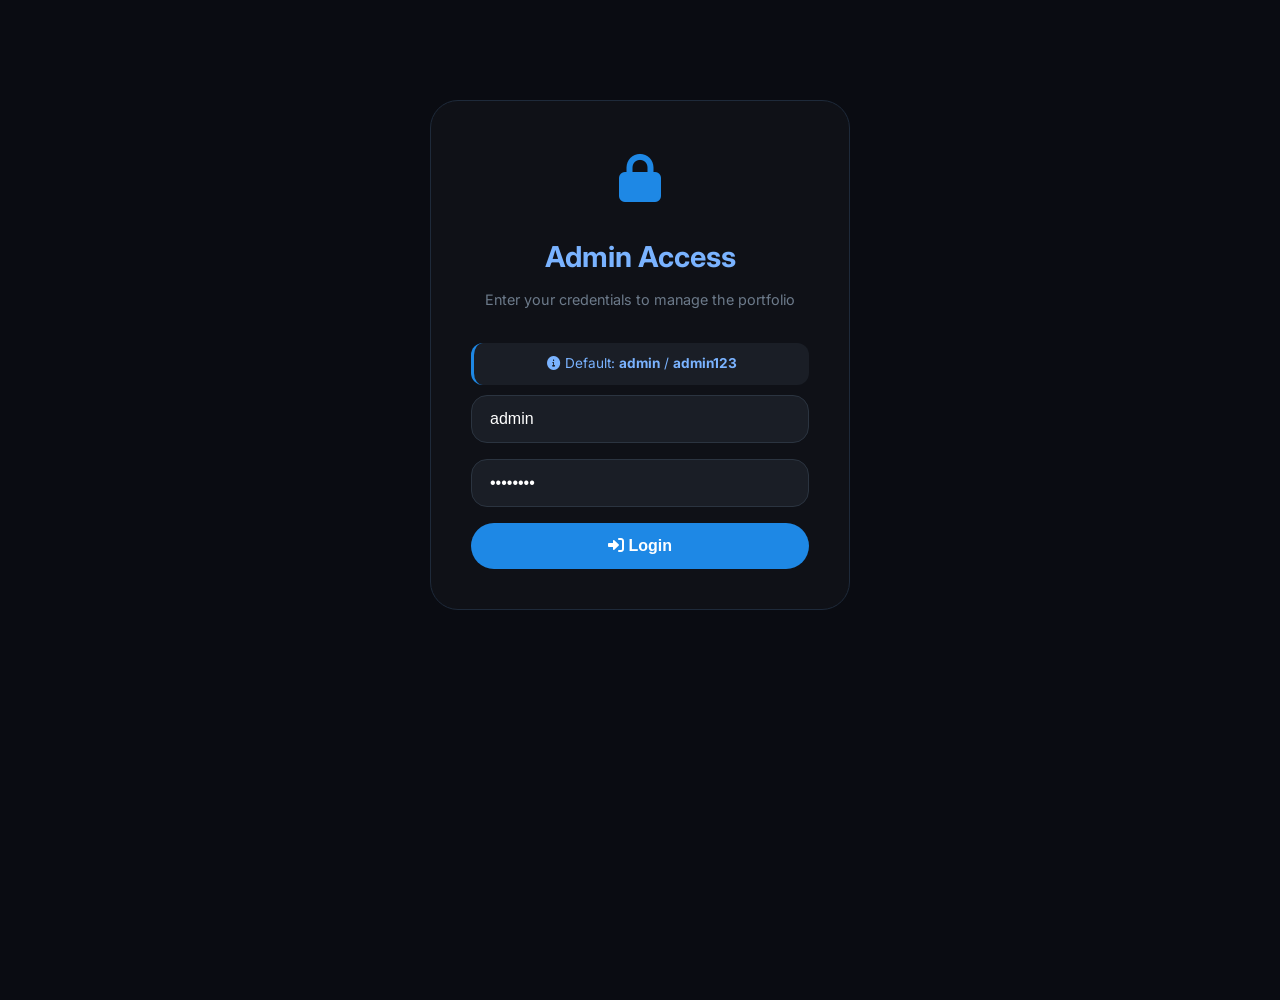
==== commit b99b98a6: "Add files via upload" ====
--- a/admin.html
+++ b/admin.html
@@ -318,6 +318,15 @@
     }
     .upload-progress.active {
       display: block;
+    }
+    .credential-info {
+      background: #1a1e26;
+      padding: 10px 16px;
+      border-radius: 12px;
+      margin: 10px 0;
+      font-size: 0.85rem;
+      color: #7ab3ff;
+      border-left: 3px solid #1e88e5;
     }
 
     @media (max-width: 600px) {
@@ -352,16 +361,16 @@
   <h2>Admin Access</h2>
   <p class="subtitle">Enter your credentials to manage the portfolio</p>
   
+  <div class="credential-info">
+    <i class="fas fa-info-circle"></i> Default: <strong>admin</strong> / <strong>admin123</strong>
+  </div>
+  
   <form id="loginForm">
     <input type="text" id="loginUsername" placeholder="Username" value="admin" autocomplete="username">
     <input type="password" id="loginPassword" placeholder="Password" value="admin123" autocomplete="current-password">
     <button type="submit"><i class="fas fa-sign-in-alt"></i> Login</button>
-    <div id="loginError" class="login-error">❌ Invalid username or password</div>
+    <div id="loginError" class="login-error">❌ Invalid username or password. Try admin/admin123</div>
   </form>
-  
-  <p style="margin-top: 1.5rem; font-size: 0.8rem; color: #4a5a6a;">
-    <i class="fas fa-info-circle"></i> Default: admin / admin123
-  </p>
 </div>
 
 <!-- ========== ADMIN PANEL ========== -->
@@ -377,7 +386,7 @@
       </div>
     </div>
 
-    <div class="admin-status">⚡ Changes are saved to URL parameters. Copy the URL to share your portfolio!</div>
+    <div class="admin-status">⚡ Changes are saved automatically. Share the URL to show your updated portfolio!</div>
 
     <!-- Personal Info -->
     <div class="admin-section">
@@ -469,6 +478,7 @@
     <!-- Change Password -->
     <div class="admin-section change-password-section">
       <h3>🔑 Change Password</h3>
+      <p style="color:#6c7a8a; font-size:0.85rem; margin-bottom:1rem;">Current password: <strong>admin123</strong> (default)</p>
       <input type="password" id="currentPassword" placeholder="Current Password">
       <input type="password" id="newPassword" placeholder="New Password (min 6 characters)">
       <input type="password" id="confirmPassword" placeholder="Confirm New Password">
--- a/style.css
+++ b/style.css
@@ -1,14 +1,529 @@
-/* Certificate view button */
+/* ========== RESET & BASE ========== */
+* {
+  margin: 0;
+  padding: 0;
+  box-sizing: border-box;
+}
+
+html {
+  scroll-behavior: smooth;
+}
+
+body {
+  font-family: 'Inter', sans-serif;
+  background: #0a0c12;
+  color: #eef2ff;
+  line-height: 1.6;
+  overflow-x: hidden;
+  min-height: 100vh;
+}
+
+/* ========== SCROLLBAR ========== */
+::-webkit-scrollbar { width: 8px; }
+::-webkit-scrollbar-track { background: #0f1117; }
+::-webkit-scrollbar-thumb { background: #1e88e5; border-radius: 10px; }
+::-webkit-scrollbar-thumb:hover { background: #2a9eff; }
+
+/* ========== CONTAINER ========== */
+.container {
+  max-width: 1200px;
+  margin: 0 auto;
+  padding: 0 24px;
+  position: relative;
+  z-index: 2;
+}
+
+/* ========== NAVIGATION ========== */
+nav {
+  position: fixed;
+  top: 0;
+  left: 0;
+  right: 0;
+  background: rgba(10, 12, 18, 0.92);
+  backdrop-filter: blur(16px);
+  z-index: 1000;
+  border-bottom: 1px solid rgba(30, 42, 58, 0.5);
+  padding: 0.6rem 0;
+  transition: 0.3s;
+}
+
+nav.scrolled {
+  background: rgba(10, 12, 18, 0.98);
+  box-shadow: 0 4px 30px rgba(0, 0, 0, 0.3);
+}
+
+.nav-links {
+  display: flex;
+  justify-content: center;
+  gap: 2rem;
+  flex-wrap: wrap;
+  list-style: none;
+  align-items: center;
+}
+
+.nav-links a {
+  text-decoration: none;
+  color: #a0b4c8;
+  font-weight: 500;
+  transition: 0.25s;
+  font-size: 0.9rem;
+  padding: 4px 0;
+  position: relative;
+}
+
+.nav-links a::after {
+  content: '';
+  position: absolute;
+  bottom: -2px;
+  left: 0;
+  width: 0;
+  height: 2px;
+  background: #1e88e5;
+  transition: 0.3s;
+}
+
+.nav-links a:hover {
+  color: #ffffff;
+}
+
+.nav-links a:hover::after {
+  width: 100%;
+}
+
+.admin-link {
+  background: linear-gradient(135deg, #1e88e5, #1565c0);
+  padding: 6px 20px;
+  border-radius: 40px;
+  color: white !important;
+  font-weight: 600;
+  box-shadow: 0 4px 15px rgba(30, 136, 229, 0.3);
+  transition: 0.3s;
+}
+
+.admin-link::after {
+  display: none !important;
+}
+
+.admin-link:hover {
+  transform: translateY(-2px);
+  box-shadow: 0 6px 25px rgba(30, 136, 229, 0.5);
+  background: linear-gradient(135deg, #2a9eff, #1e88e5);
+}
+
+/* ========== SECTIONS ========== */
+section {
+  padding: 80px 0;
+  position: relative;
+}
+
+section:nth-child(even) {
+  background: rgba(15, 17, 23, 0.5);
+}
+
+.section-title {
+  font-size: 2rem;
+  font-weight: 700;
+  margin-bottom: 2.5rem;
+  border-left: 4px solid #1e88e5;
+  padding-left: 20px;
+  background: linear-gradient(135deg, #ffffff, #7ab3ff);
+  -webkit-background-clip: text;
+  -webkit-text-fill-color: transparent;
+  background-clip: text;
+}
+
+/* ========== HOME SECTION ========== */
+.home-section {
+  min-height: 100vh;
+  display: flex;
+  align-items: center;
+  padding-top: 80px;
+  background: 
+    radial-gradient(ellipse at 20% 50%, rgba(30, 136, 229, 0.08) 0%, transparent 60%),
+    radial-gradient(ellipse at 80% 20%, rgba(30, 136, 229, 0.05) 0%, transparent 50%),
+    radial-gradient(ellipse at 50% 80%, rgba(30, 136, 229, 0.03) 0%, transparent 40%),
+    #0a0c12;
+  position: relative;
+  overflow: hidden;
+}
+
+/* Home Decorations */
+.home-decoration {
+  position: absolute;
+  top: 0;
+  left: 0;
+  right: 0;
+  bottom: 0;
+  overflow: hidden;
+  pointer-events: none;
+  z-index: 0;
+}
+
+.circle {
+  position: absolute;
+  border-radius: 50%;
+  border: 1px solid rgba(30, 136, 229, 0.08);
+}
+
+.circle-1 {
+  width: 500px;
+  height: 500px;
+  top: -150px;
+  right: -100px;
+  animation: floatCircle 20s ease-in-out infinite;
+}
+
+.circle-2 {
+  width: 300px;
+  height: 300px;
+  bottom: -50px;
+  left: -100px;
+  animation: floatCircle 25s ease-in-out infinite reverse;
+}
+
+.circle-3 {
+  width: 200px;
+  height: 200px;
+  top: 50%;
+  left: 50%;
+  transform: translate(-50%, -50%);
+  animation: floatCircle 30s ease-in-out infinite;
+}
+
+@keyframes floatCircle {
+  0%, 100% { transform: translate(0, 0) scale(1); }
+  33% { transform: translate(30px, -30px) scale(1.05); }
+  66% { transform: translate(-20px, 20px) scale(0.95); }
+}
+
+.home-content {
+  position: relative;
+  z-index: 1;
+  max-width: 700px;
+}
+
+.home-badge {
+  display: inline-block;
+  background: rgba(30, 136, 229, 0.15);
+  border: 1px solid rgba(30, 136, 229, 0.2);
+  padding: 6px 18px;
+  border-radius: 40px;
+  font-size: 0.8rem;
+  color: #7ab3ff;
+  margin-bottom: 1.5rem;
+  font-weight: 500;
+}
+
+.home-content h1 {
+  font-size: 3.5rem;
+  font-weight: 800;
+  line-height: 1.1;
+  background: linear-gradient(135deg, #ffffff 0%, #7ab3ff 100%);
+  -webkit-background-clip: text;
+  -webkit-text-fill-color: transparent;
+  background-clip: text;
+  margin-bottom: 0.5rem;
+}
+
+.typewriter {
+  font-size: 1.5rem;
+  font-weight: 500;
+  color: #b9d0ff;
+  margin: 1rem 0;
+}
+
+.typed-text {
+  color: #2a9eff;
+  border-right: 2px solid #2a9eff;
+  padding-right: 5px;
+  animation: blink 0.7s infinite;
+  -webkit-text-fill-color: #2a9eff;
+}
+
+@keyframes blink {
+  0%, 100% { border-color: #2a9eff; }
+  50% { border-color: transparent; }
+}
+
+.home-bio {
+  max-width: 600px;
+  margin: 1rem 0 1.5rem;
+  font-size: 1.1rem;
+  color: #a0b4c8;
+  line-height: 1.8;
+}
+
+.home-buttons {
+  display: flex;
+  gap: 16px;
+  flex-wrap: wrap;
+  margin: 2rem 0 1.5rem;
+}
+
+.btn-primary, .btn-outline {
+  padding: 12px 30px;
+  border-radius: 40px;
+  font-weight: 600;
+  transition: 0.3s;
+  text-decoration: none;
+  display: inline-flex;
+  align-items: center;
+  gap: 10px;
+  font-size: 0.95rem;
+}
+
+.btn-primary {
+  background: linear-gradient(135deg, #1e88e5, #1565c0);
+  border: none;
+  color: white;
+  box-shadow: 0 4px 20px rgba(30, 136, 229, 0.35);
+}
+
+.btn-primary:hover {
+  transform: translateY(-3px);
+  box-shadow: 0 8px 30px rgba(30, 136, 229, 0.5);
+}
+
+.btn-outline {
+  background: transparent;
+  border: 1.5px solid rgba(30, 136, 229, 0.5);
+  color: #e0f2fe;
+}
+
+.btn-outline:hover {
+  background: rgba(30, 136, 229, 0.1);
+  border-color: #1e88e5;
+  transform: translateY(-3px);
+}
+
+.social-icons {
+  display: flex;
+  gap: 16px;
+  margin-top: 1.5rem;
+}
+
+.social-link {
+  width: 44px;
+  height: 44px;
+  display: flex;
+  align-items: center;
+  justify-content: center;
+  border-radius: 50%;
+  background: rgba(30, 136, 229, 0.1);
+  border: 1px solid rgba(30, 136, 229, 0.15);
+  color: #a0b4c8;
+  font-size: 1.1rem;
+  transition: 0.3s;
+}
+
+.social-link:hover {
+  background: rgba(30, 136, 229, 0.2);
+  border-color: #1e88e5;
+  color: #ffffff;
+  transform: translateY(-3px);
+}
+
+/* ========== ABOUT SECTION ========== */
+.about-card {
+  background: rgba(15, 17, 23, 0.8);
+  backdrop-filter: blur(10px);
+  border: 1px solid rgba(30, 42, 58, 0.5);
+  padding: 2.5rem;
+  border-radius: 28px;
+  transition: 0.3s;
+}
+
+.about-card:hover {
+  border-color: rgba(30, 136, 229, 0.3);
+  box-shadow: 0 8px 40px rgba(0, 0, 0, 0.2);
+}
+
+.about-card p {
+  font-size: 1.05rem;
+  line-height: 1.8;
+  color: #cbd5e6;
+}
+
+.about-stats {
+  display: flex;
+  gap: 3rem;
+  margin-top: 2rem;
+  padding-top: 2rem;
+  border-top: 1px solid rgba(30, 42, 58, 0.5);
+}
+
+.stat-item {
+  text-align: center;
+}
+
+.stat-number {
+  display: block;
+  font-size: 2.2rem;
+  font-weight: 700;
+  color: #1e88e5;
+}
+
+.stat-label {
+  font-size: 0.85rem;
+  color: #6c7a8a;
+}
+
+/* ========== SKILLS ========== */
+.skills-grid {
+  display: grid;
+  grid-template-columns: repeat(auto-fill, minmax(280px, 1fr));
+  gap: 1.5rem;
+}
+
+.skill-item {
+  background: rgba(16, 19, 24, 0.8);
+  padding: 1rem 1.2rem;
+  border-radius: 16px;
+  border-left: 3px solid #1e88e5;
+  transition: 0.3s;
+}
+
+.skill-item:hover {
+  transform: translateY(-3px);
+  background: rgba(16, 19, 24, 1);
+  box-shadow: 0 4px 20px rgba(0, 0, 0, 0.3);
+}
+
+.skill-name {
+  font-weight: 600;
+  margin-bottom: 8px;
+  display: flex;
+  justify-content: space-between;
+  color: #eef2ff;
+}
+
+.skill-name span:last-child {
+  color: #7ab3ff;
+}
+
+.progress-bar {
+  background: #1f2937;
+  border-radius: 20px;
+  height: 6px;
+  overflow: hidden;
+}
+
+.progress-fill {
+  background: linear-gradient(90deg, #1e88e5, #2a9eff);
+  width: 0%;
+  height: 100%;
+  border-radius: 20px;
+  transition: width 1.2s ease;
+}
+
+/* ========== EXPERIENCE ========== */
+.exp-card, .project-card {
+  background: rgba(15, 17, 23, 0.8);
+  backdrop-filter: blur(10px);
+  border-radius: 24px;
+  padding: 2rem;
+  margin-bottom: 1.8rem;
+  border: 1px solid rgba(30, 42, 58, 0.5);
+  transition: 0.3s;
+}
+
+.exp-card:hover, .project-card:hover {
+  border-color: rgba(30, 136, 229, 0.3);
+  transform: translateY(-4px);
+  box-shadow: 0 8px 40px rgba(0, 0, 0, 0.2);
+}
+
+.exp-title {
+  font-size: 1.4rem;
+  font-weight: 600;
+  color: #ffffff;
+}
+
+.exp-company {
+  color: #7ab3ff;
+  margin: 0.3rem 0 1rem;
+  font-weight: 500;
+  font-size: 0.95rem;
+}
+
+.exp-card ul, .project-card ul {
+  margin-left: 1.2rem;
+  color: #cbd5e6;
+  display: flex;
+  flex-direction: column;
+  gap: 8px;
+}
+
+.exp-card ul li, .project-card ul li {
+  list-style: none;
+  position: relative;
+  padding-left: 1.5rem;
+}
+
+.exp-card ul li::before, .project-card ul li::before {
+  content: '▸';
+  position: absolute;
+  left: 0;
+  color: #1e88e5;
+}
+
+.project-tech {
+  display: flex;
+  flex-wrap: wrap;
+  gap: 8px;
+  margin: 12px 0;
+}
+
+.tech-badge {
+  background: rgba(30, 42, 58, 0.6);
+  padding: 4px 14px;
+  border-radius: 50px;
+  font-size: 0.75rem;
+  font-weight: 500;
+  color: #bbd9ff;
+  border: 1px solid rgba(30, 42, 58, 0.3);
+}
+
+.project-card p {
+  color: #cbd5e6;
+  line-height: 1.7;
+}
+
+.project-card h3 {
+  font-size: 1.4rem;
+  color: #ffffff;
+}
+
+/* ========== CERTIFICATIONS ========== */
+.cert-list {
+  display: flex;
+  flex-wrap: wrap;
+  gap: 1rem;
+  margin-top: 0.5rem;
+}
+
 .cert-badge {
-  background: #10161f;
-  border: 1px solid #2c3e50;
-  padding: 8px 18px;
+  background: rgba(16, 22, 31, 0.8);
+  border: 1px solid rgba(44, 62, 80, 0.5);
+  padding: 10px 22px;
   border-radius: 60px;
   font-size: 0.85rem;
   font-weight: 500;
   display: inline-flex;
   align-items: center;
-  gap: 6px;
+  gap: 8px;
+  transition: 0.3s;
+  color: #eef2ff;
+}
+
+.cert-badge:hover {
+  border-color: #1e88e5;
+  transform: translateY(-2px);
+  box-shadow: 0 4px 20px rgba(30, 136, 229, 0.15);
+}
+
+.cert-badge i {
+  color: #1e88e5;
 }
 
 .view-cert-btn-client {
@@ -17,51 +532,312 @@
   color: #1e88e5;
   cursor: pointer;
   font-size: 0.8rem;
-  padding: 2px 6px;
+  padding: 2px 8px;
   border-radius: 4px;
   transition: 0.2s;
 }
 
 .view-cert-btn-client:hover {
+  background: rgba(30, 136, 229, 0.15);
+}
+
+/* ========== CONTACT ========== */
+.contact-section {
+  background: rgba(10, 12, 18, 0.5);
+}
+
+.contact-flex {
+  display: flex;
+  flex-wrap: wrap;
+  gap: 2.5rem;
+  justify-content: space-between;
+}
+
+.contact-info {
+  flex: 1;
+  min-width: 280px;
+}
+
+.contact-item {
+  display: flex;
+  align-items: center;
+  gap: 16px;
+  padding: 1rem 0;
+  border-bottom: 1px solid rgba(30, 42, 58, 0.3);
+}
+
+.contact-item:last-child {
+  border-bottom: none;
+}
+
+.contact-item i {
+  width: 44px;
+  height: 44px;
+  display: flex;
+  align-items: center;
+  justify-content: center;
+  background: rgba(30, 136, 229, 0.1);
+  border-radius: 12px;
+  color: #1e88e5;
+  font-size: 1.1rem;
+  flex-shrink: 0;
+}
+
+.contact-item div {
+  display: flex;
+  flex-direction: column;
+}
+
+.contact-label {
+  font-size: 0.75rem;
+  color: #6c7a8a;
+  text-transform: uppercase;
+  letter-spacing: 0.5px;
+}
+
+.contact-item span:last-child {
+  color: #eef2ff;
+  font-weight: 500;
+}
+
+.contact-form {
+  flex: 1;
+  min-width: 300px;
+  background: rgba(15, 17, 23, 0.8);
+  backdrop-filter: blur(10px);
+  padding: 2rem;
+  border-radius: 28px;
+  border: 1px solid rgba(30, 42, 58, 0.5);
+}
+
+.contact-form input,
+.contact-form textarea {
+  width: 100%;
+  background: rgba(26, 30, 38, 0.8);
+  border: 1px solid rgba(43, 52, 64, 0.5);
+  padding: 12px 18px;
+  margin-bottom: 1rem;
+  border-radius: 16px;
+  color: #ffffff;
+  font-family: inherit;
+  transition: 0.3s;
+  font-size: 0.95rem;
+}
+
+.contact-form input:focus,
+.contact-form textarea:focus {
+  border-color: #1e88e5;
+  outline: none;
+  box-shadow: 0 0 0 3px rgba(30, 136, 229, 0.15);
+  background: rgba(26, 30, 38, 1);
+}
+
+.contact-form textarea {
+  resize: vertical;
+  min-height: 100px;
+}
+
+.contact-form button {
+  width: 100%;
+  background: linear-gradient(135deg, #1e88e5, #1565c0);
+  padding: 14px;
+  border-radius: 40px;
+  font-weight: 600;
+  border: none;
+  color: white;
+  cursor: pointer;
+  transition: 0.3s;
+  font-size: 1rem;
+  display: flex;
+  align-items: center;
+  justify-content: center;
+  gap: 10px;
+}
+
+.contact-form button:hover {
+  transform: translateY(-2px);
+  box-shadow: 0 8px 30px rgba(30, 136, 229, 0.4);
+}
+
+.form-feedback {
+  font-size: 0.85rem;
+  margin-top: 12px;
+  color: #7ab3ff;
+  min-height: 24px;
+}
+
+/* ========== FOOTER ========== */
+footer {
+  background: rgba(10, 12, 18, 0.95);
+  padding: 2rem 0;
+  border-top: 1px solid rgba(30, 42, 58, 0.3);
+}
+
+footer .container {
+  display: flex;
+  justify-content: space-between;
+  align-items: center;
+  flex-wrap: wrap;
+  gap: 1rem;
+}
+
+footer p {
+  color: #6c7a8a;
+  font-size: 0.85rem;
+}
+
+.footer-social {
+  display: flex;
+  gap: 12px;
+}
+
+.footer-social a {
+  width: 36px;
+  height: 36px;
+  display: flex;
+  align-items: center;
+  justify-content: center;
+  border-radius: 50%;
+  background: rgba(30, 136, 229, 0.1);
+  color: #6c7a8a;
+  transition: 0.3s;
+  text-decoration: none;
+}
+
+.footer-social a:hover {
   background: rgba(30, 136, 229, 0.2);
-}
-
-/* File upload styles */
-.file-preview {
-  display: flex;
-  align-items: center;
-  gap: 10px;
-  background: #1a1e26;
-  padding: 8px 16px;
-  border-radius: 16px;
-  margin-top: 8px;
-}
-
-.file-preview i {
-  font-size: 1.5rem;
-  color: #1e88e5;
-}
-
-.file-preview .file-name {
-  color: #cbd5e6;
+  color: #ffffff;
+}
+
+/* ========== TOAST NOTIFICATION ========== */
+.toast {
+  position: fixed;
+  bottom: 30px;
+  right: 30px;
+  background: linear-gradient(135deg, #1e88e5, #1565c0);
+  color: white;
+  padding: 14px 28px;
+  border-radius: 40px;
+  z-index: 9999;
   font-size: 0.9rem;
-  flex: 1;
-}
-
-.file-preview .file-size {
-  color: #6c7a8a;
-  font-size: 0.8rem;
-}
-
-.upload-progress {
-  display: none;
-  margin-top: 8px;
-  padding: 8px 16px;
-  background: #1a1e26;
-  border-radius: 16px;
-  color: #7ab3ff;
-}
-
-.upload-progress.active {
-  display: block;
-}
+  box-shadow: 0 8px 30px rgba(0, 0, 0, 0.4);
+  animation: slideUp 0.4s ease;
+  max-width: 90%;
+}
+
+@keyframes slideUp {
+  from { transform: translateY(100px); opacity: 0; }
+  to { transform: translateY(0); opacity: 1; }
+}
+
+/* ========== RESPONSIVE ========== */
+@media (max-width: 768px) {
+  section {
+    padding: 60px 0;
+  }
+
+  .home-content h1 {
+    font-size: 2.5rem;
+  }
+
+  .typewriter {
+    font-size: 1.2rem;
+  }
+
+  .home-bio {
+    font-size: 1rem;
+  }
+
+  .home-buttons {
+    flex-direction: column;
+    align-items: flex-start;
+  }
+
+  .btn-primary, .btn-outline {
+    width: 100%;
+    justify-content: center;
+  }
+
+  .nav-links {
+    gap: 1rem;
+    font-size: 0.8rem;
+  }
+
+  .nav-links a {
+    font-size: 0.8rem;
+  }
+
+  .admin-link {
+    padding: 4px 14px;
+    font-size: 0.8rem;
+  }
+
+  .section-title {
+    font-size: 1.5rem;
+  }
+
+  .about-stats {
+    gap: 1.5rem;
+    flex-wrap: wrap;
+  }
+
+  .stat-number {
+    font-size: 1.6rem;
+  }
+
+  .contact-flex {
+    flex-direction: column;
+  }
+
+  .contact-form {
+    padding: 1.5rem;
+  }
+
+  .skills-grid {
+    grid-template-columns: 1fr;
+  }
+
+  footer .container {
+    flex-direction: column;
+    text-align: center;
+  }
+
+  .circle-1, .circle-2, .circle-3 {
+    display: none;
+  }
+
+  .home-decoration {
+    display: none;
+  }
+
+  .cert-list {
+    gap: 0.75rem;
+  }
+
+  .cert-badge {
+    font-size: 0.75rem;
+    padding: 6px 14px;
+  }
+}
+
+@media (max-width: 480px) {
+  .home-content h1 {
+    font-size: 2rem;
+  }
+
+  .typewriter {
+    font-size: 1rem;
+  }
+
+  .container {
+    padding: 0 16px;
+  }
+
+  .exp-card, .project-card, .about-card {
+    padding: 1.2rem;
+  }
+
+  .contact-item {
+    flex-wrap: wrap;
+  }
+}
